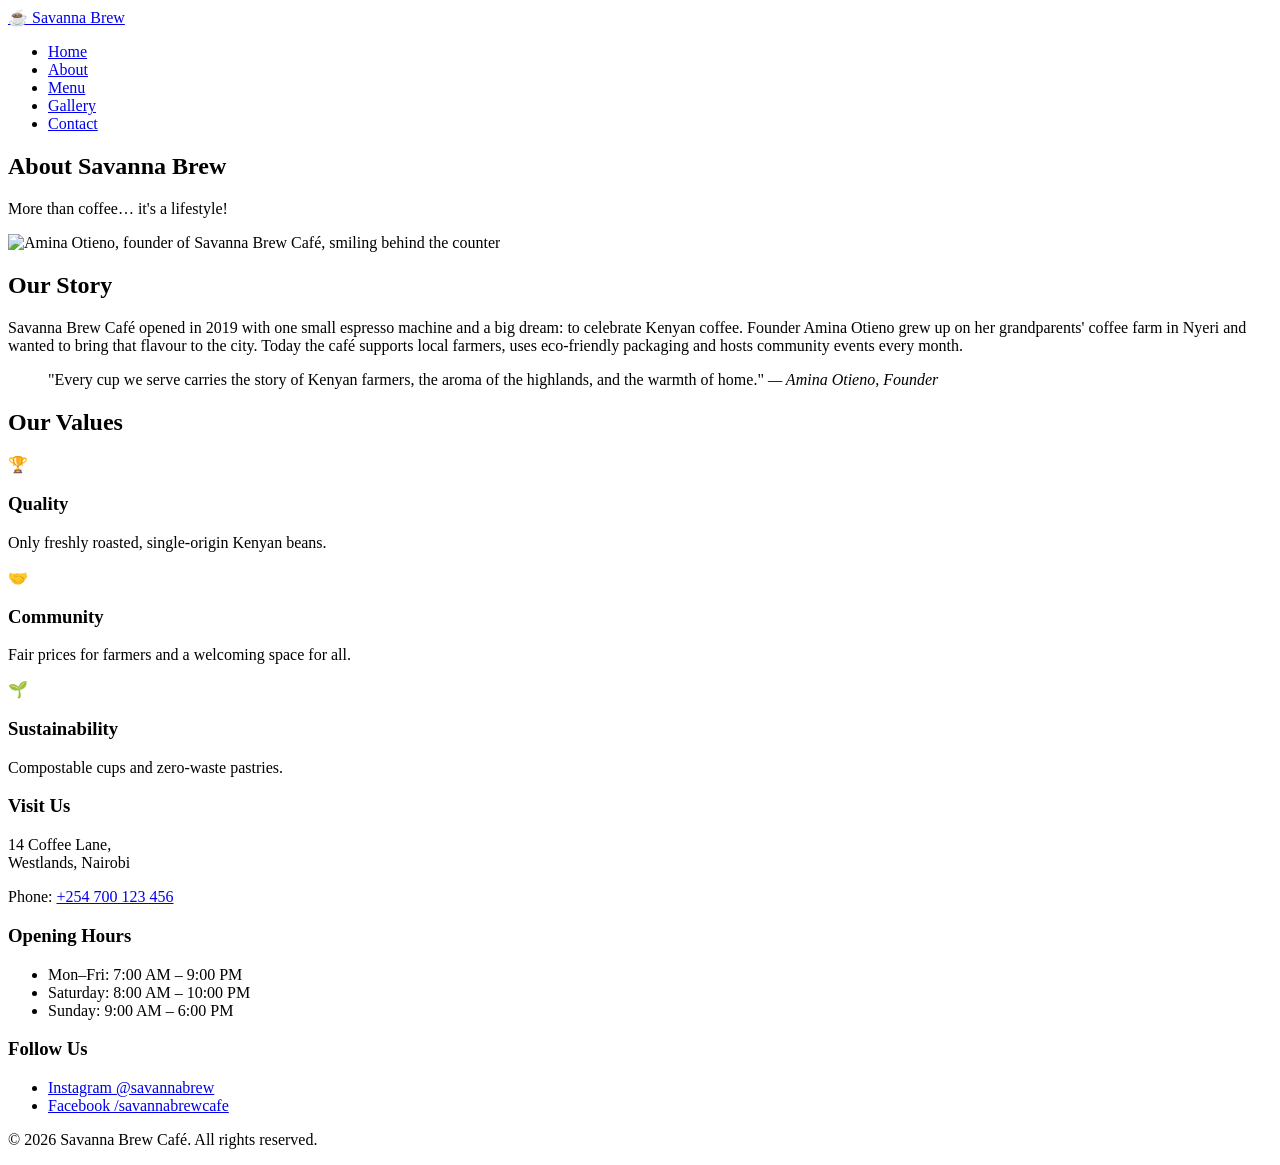
==== about.html @ 795fb95c "Create about.html" ====
<!DOCTYPE html>
<html lang="en">
<head>
  <meta charset="UTF-8">
  <meta name="viewport" content="width=device-width, initial-scale=1.0">
  <title>Savanna Brew Café — About Us</title>
  <link rel="preconnect" href="https://fonts.googleapis.com">
  <link rel="preconnect" href="https://fonts.gstatic.com" crossorigin>
  <link href="https://fonts.googleapis.com/css2?family=Open+Sans:wght@400;600;700&family=Playfair+Display:wght@400;700&display=swap" rel="stylesheet">
  <link rel="stylesheet" href="css/style.css">
</head>
<body>

  <header class="site-header">
    <div class="container header-inner">
      <a href="index.html" class="logo">
        <span>☕ Savanna Brew</span>
      </a>
      <nav class="main-nav" aria-label="Main navigation">
        <ul>
          <li><a href="index.html">Home</a></li>
          <li><a href="about.html" class="active">About</a></li>
          <li><a href="menu.html">Menu</a></li>
          <li><a href="gallery.html">Gallery</a></li>
          <li><a href="contact.html">Contact</a></li>
        </ul>
      </nav>
    </div>
  </header>

  <main>
    <section class="page-banner">
      <h1>About Savanna Brew</h1>
      <p>More than coffee… it's a lifestyle!</p>
    </section>

    <section class="container">
      <div class="about-grid">
        <div class="owner-photo">
          <img src="https://images.unsplash.com/photo-1573496359142-b8d87734a5a2?auto=format&fit=crop&w=600&q=80" alt="Amina Otieno, founder of Savanna Brew Café, smiling behind the counter">
        </div>
        <div class="about-text">
          <h2>Our Story</h2>
          <p>Savanna Brew Café opened in 2019 with one small espresso machine and a big dream: to celebrate Kenyan coffee. Founder Amina Otieno grew up on her grandparents' coffee farm in Nyeri and wanted to bring that flavour to the city. Today the café supports local farmers, uses eco-friendly packaging and hosts community events every month.</p>

          <blockquote>
            "Every cup we serve carries the story of Kenyan farmers, the aroma of the highlands, and the warmth of home."
            <cite>— Amina Otieno, Founder</cite>
          </blockquote>
        </div>
      </div>
    </section>

    <section class="container">
      <h2 class="section-title">Our Values</h2>
      <div class="values">
        <article class="value-card">
          <span class="icon" aria-hidden="true">🏆</span>
          <h3>Quality</h3>
          <p>Only freshly roasted, single-origin Kenyan beans.</p>
        </article>
        <article class="value-card">
          <span class="icon" aria-hidden="true">🤝</span>
          <h3>Community</h3>
          <p>Fair prices for farmers and a welcoming space for all.</p>
        </article>
        <article class="value-card">
          <span class="icon" aria-hidden="true">🌱</span>
          <h3>Sustainability</h3>
          <p>Compostable cups and zero-waste pastries.</p>
        </article>
      </div>
    </section>
  </main>

  <footer class="site-footer">
    <div class="container footer-grid">
      <div>
        <h3>Visit Us</h3>
        <p>14 Coffee Lane,<br>Westlands, Nairobi</p>
        <p>Phone: <a href="tel:+254700123456">+254 700 123 456</a></p>
      </div>
      <div>
        <h3>Opening Hours</h3>
        <ul>
          <li>Mon–Fri: 7:00 AM – 9:00 PM</li>
          <li>Saturday: 8:00 AM – 10:00 PM</li>
          <li>Sunday: 9:00 AM – 6:00 PM</li>
        </ul>
      </div>
      <div>
        <h3>Follow Us</h3>
        <ul>
          <li><a href="https://www.instagram.com" target="_blank" rel="noopener">Instagram @savannabrew</a></li>
          <li><a href="https://www.facebook.com" target="_blank" rel="noopener">Facebook /savannabrewcafe</a></li>
        </ul>
      </div>
    </div>
    <p class="copyright">© 2026 Savanna Brew Café. All rights reserved.</p>
  </footer>

</body>
</html>
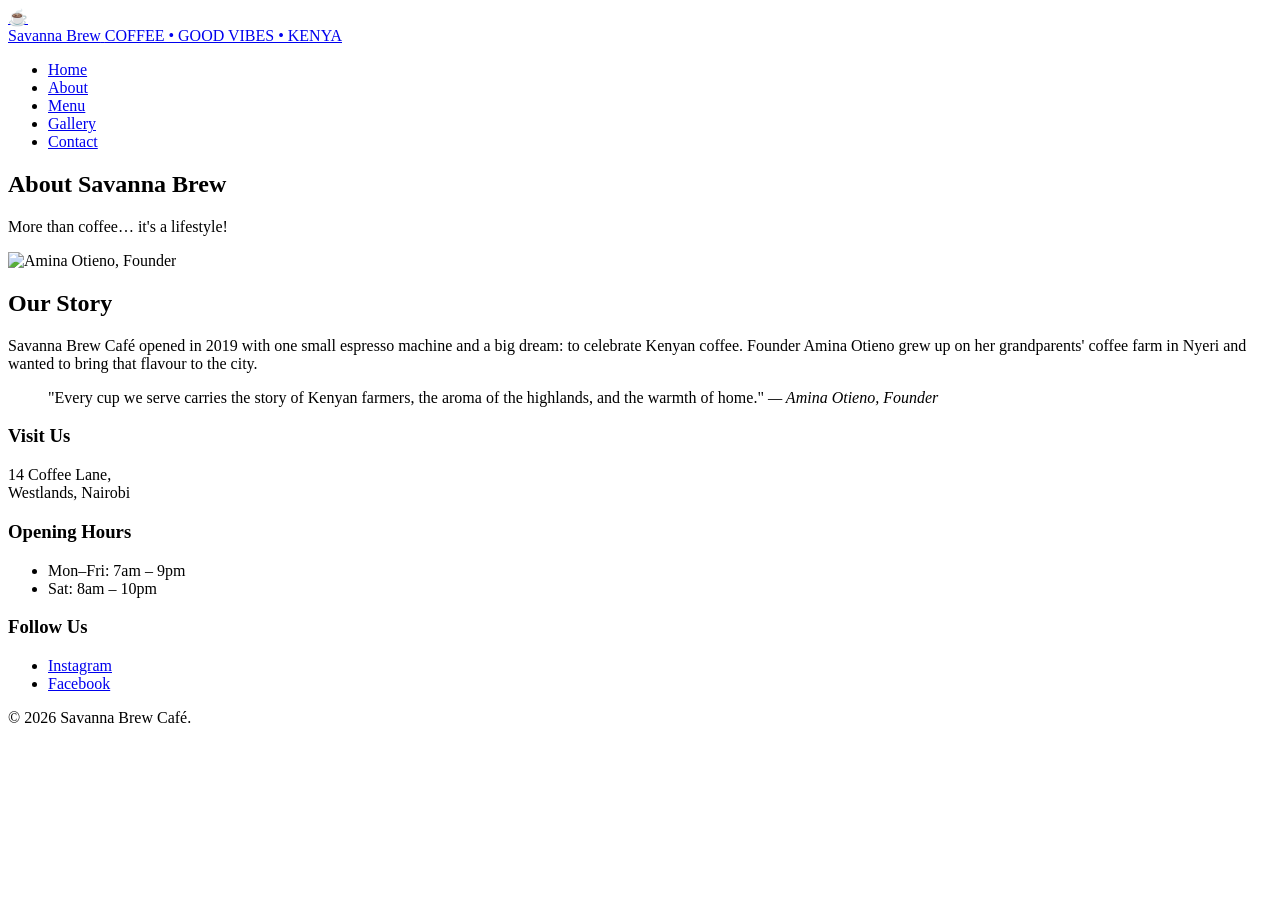
==== commit 5d760963: "Add files via upload" ====
--- a/about.html
+++ b/about.html
@@ -1,103 +1,61 @@
-<!DOCTYPE html>
-<html lang="en">
-<head>
-  <meta charset="UTF-8">
-  <meta name="viewport" content="width=device-width, initial-scale=1.0">
-  <title>Savanna Brew Café — About Us</title>
-  <link rel="preconnect" href="https://fonts.googleapis.com">
-  <link rel="preconnect" href="https://fonts.gstatic.com" crossorigin>
-  <link href="https://fonts.googleapis.com/css2?family=Open+Sans:wght@400;600;700&family=Playfair+Display:wght@400;700&display=swap" rel="stylesheet">
-  <link rel="stylesheet" href="css/style.css">
-</head>
-<body>
-
-  <header class="site-header">
-    <div class="container header-inner">
-      <a href="index.html" class="logo">
-        <span>☕ Savanna Brew</span>
-      </a>
-      <nav class="main-nav" aria-label="Main navigation">
-        <ul>
-          <li><a href="index.html">Home</a></li>
-          <li><a href="about.html" class="active">About</a></li>
-          <li><a href="menu.html">Menu</a></li>
-          <li><a href="gallery.html">Gallery</a></li>
-          <li><a href="contact.html">Contact</a></li>
-        </ul>
-      </nav>
-    </div>
-  </header>
-
-  <main>
-    <section class="page-banner">
-      <h1>About Savanna Brew</h1>
-      <p>More than coffee… it's a lifestyle!</p>
-    </section>
-
-    <section class="container">
-      <div class="about-grid">
-        <div class="owner-photo">
-          <img src="https://images.unsplash.com/photo-1573496359142-b8d87734a5a2?auto=format&fit=crop&w=600&q=80" alt="Amina Otieno, founder of Savanna Brew Café, smiling behind the counter">
-        </div>
-        <div class="about-text">
-          <h2>Our Story</h2>
-          <p>Savanna Brew Café opened in 2019 with one small espresso machine and a big dream: to celebrate Kenyan coffee. Founder Amina Otieno grew up on her grandparents' coffee farm in Nyeri and wanted to bring that flavour to the city. Today the café supports local farmers, uses eco-friendly packaging and hosts community events every month.</p>
-
-          <blockquote>
-            "Every cup we serve carries the story of Kenyan farmers, the aroma of the highlands, and the warmth of home."
-            <cite>— Amina Otieno, Founder</cite>
-          </blockquote>
-        </div>
-      </div>
-    </section>
-
-    <section class="container">
-      <h2 class="section-title">Our Values</h2>
-      <div class="values">
-        <article class="value-card">
-          <span class="icon" aria-hidden="true">🏆</span>
-          <h3>Quality</h3>
-          <p>Only freshly roasted, single-origin Kenyan beans.</p>
-        </article>
-        <article class="value-card">
-          <span class="icon" aria-hidden="true">🤝</span>
-          <h3>Community</h3>
-          <p>Fair prices for farmers and a welcoming space for all.</p>
-        </article>
-        <article class="value-card">
-          <span class="icon" aria-hidden="true">🌱</span>
-          <h3>Sustainability</h3>
-          <p>Compostable cups and zero-waste pastries.</p>
-        </article>
-      </div>
-    </section>
-  </main>
-
-  <footer class="site-footer">
-    <div class="container footer-grid">
-      <div>
-        <h3>Visit Us</h3>
-        <p>14 Coffee Lane,<br>Westlands, Nairobi</p>
-        <p>Phone: <a href="tel:+254700123456">+254 700 123 456</a></p>
-      </div>
-      <div>
-        <h3>Opening Hours</h3>
-        <ul>
-          <li>Mon–Fri: 7:00 AM – 9:00 PM</li>
-          <li>Saturday: 8:00 AM – 10:00 PM</li>
-          <li>Sunday: 9:00 AM – 6:00 PM</li>
-        </ul>
-      </div>
-      <div>
-        <h3>Follow Us</h3>
-        <ul>
-          <li><a href="https://www.instagram.com" target="_blank" rel="noopener">Instagram @savannabrew</a></li>
-          <li><a href="https://www.facebook.com" target="_blank" rel="noopener">Facebook /savannabrewcafe</a></li>
-        </ul>
-      </div>
-    </div>
-    <p class="copyright">© 2026 Savanna Brew Café. All rights reserved.</p>
-  </footer>
-
-</body>
-</html>
+<!DOCTYPE html>
+<html lang="en">
+<head>
+  <meta charset="UTF-8">
+  <meta name="viewport" content="width=device-width, initial-scale=1.0">
+  <title>Savanna Brew Café — About</title>
+  <link href="https://fonts.googleapis.com/css2?family=Open+Sans:wght@400;600;700&family=Playfair+Display:ital,wght@0,700;1,700&display=swap" rel="stylesheet">
+  <link rel="stylesheet" href="css/style.css">
+</head>
+<body>
+  <header class="site-header">
+    <div class="container header-inner">
+      <a href="index.html" class="logo">
+        <div class="logo-icon">☕</div>
+        <div class="logo-text">
+          <span class="logo-title">Savanna Brew</span>
+          <span class="logo-tagline">COFFEE • GOOD VIBES • KENYA</span>
+        </div>
+      </a>
+      <nav class="main-nav">
+        <ul>
+          <li><a href="index.html">Home</a></li>
+          <li><a href="about.html" class="active">About</a></li>
+          <li><a href="menu.html">Menu</a></li>
+          <li><a href="gallery.html">Gallery</a></li>
+          <li><a href="contact.html">Contact</a></li>
+        </ul>
+      </nav>
+    </div>
+  </header>
+  <main>
+    <section class="page-banner">
+      <h1>About Savanna Brew</h1>
+      <p>More than coffee… it's a lifestyle!</p>
+    </section>
+    <section class="container">
+      <div class="about-grid">
+        <div class="owner-photo">
+          <img src="https://images.unsplash.com/photo-1573496359142-b8d87734a5a2?auto=format&fit=crop&w=600&q=80" alt="Amina Otieno, Founder">
+        </div>
+        <div class="about-text">
+          <h2>Our Story</h2>
+          <p>Savanna Brew Café opened in 2019 with one small espresso machine and a big dream: to celebrate Kenyan coffee. Founder Amina Otieno grew up on her grandparents' coffee farm in Nyeri and wanted to bring that flavour to the city.</p>
+          <blockquote>
+            "Every cup we serve carries the story of Kenyan farmers, the aroma of the highlands, and the warmth of home."
+            <cite>— Amina Otieno, Founder</cite>
+          </blockquote>
+        </div>
+      </div>
+    </section>
+  </main>
+  <footer class="site-footer">
+    <div class="container footer-grid">
+      <div><h3>Visit Us</h3><p>14 Coffee Lane,<br>Westlands, Nairobi</p></div>
+      <div><h3>Opening Hours</h3><ul><li>Mon–Fri: 7am – 9pm</li><li>Sat: 8am – 10pm</li></ul></div>
+      <div><h3>Follow Us</h3><ul><li><a href="#">Instagram</a></li><li><a href="#">Facebook</a></li></ul></div>
+    </div>
+    <p class="copyright">© 2026 Savanna Brew Café.</p>
+  </footer>
+</body>
+</html>
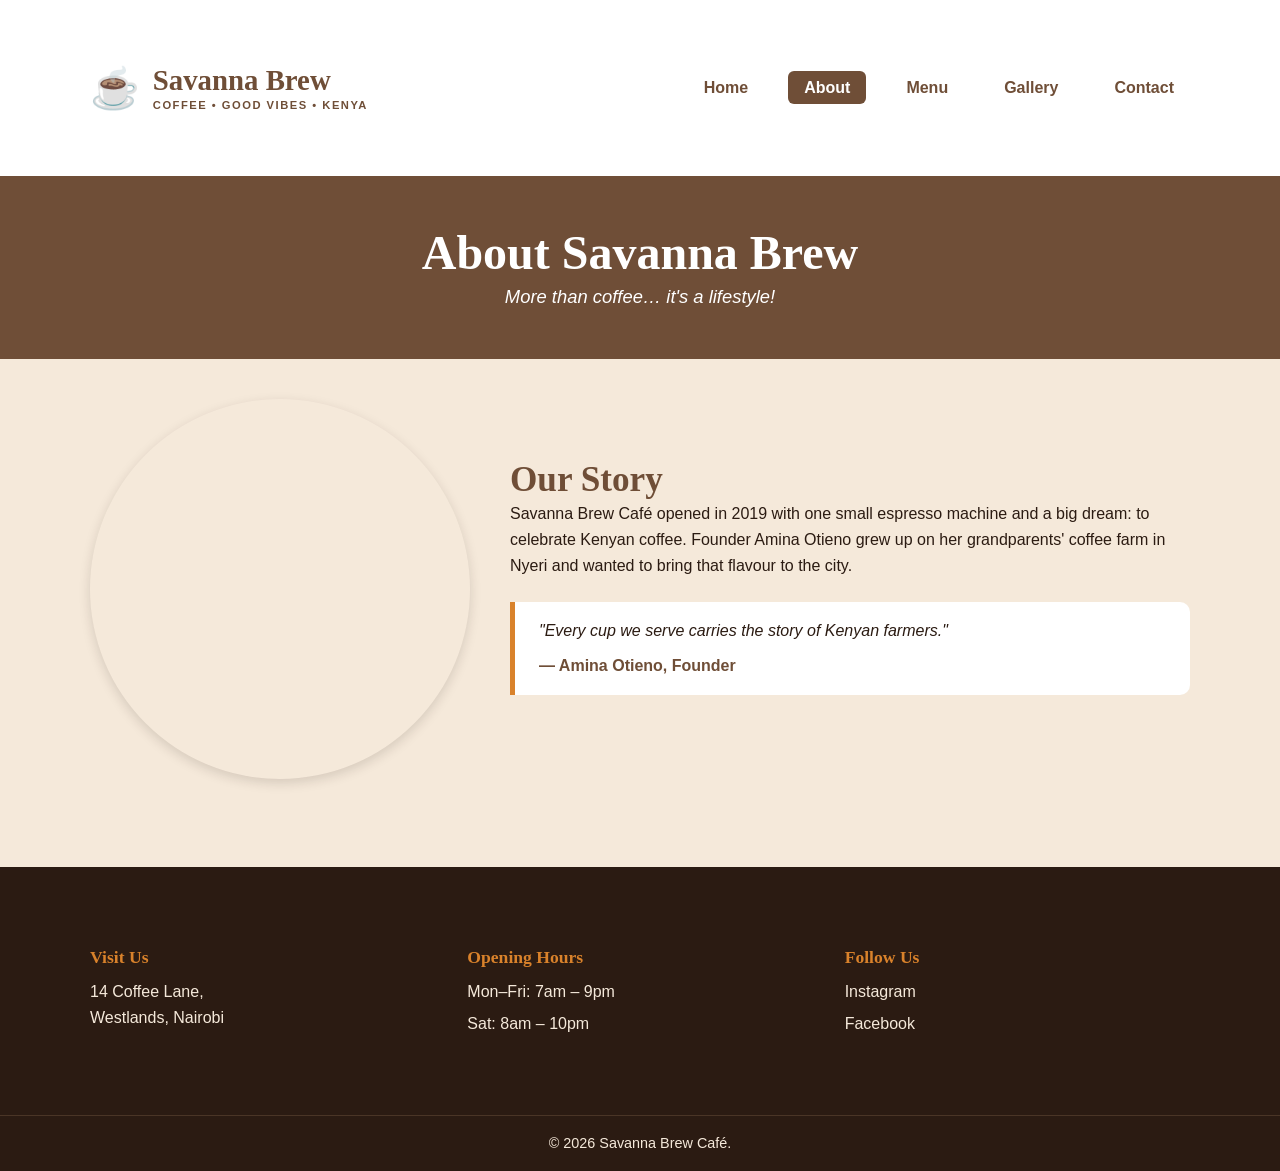
==== commit 44d75967: "Update about.html" ====
--- a/about.html
+++ b/about.html
@@ -1,61 +1,17 @@
 <!DOCTYPE html>
 <html lang="en">
 <head>
-  <meta charset="UTF-8">
-  <meta name="viewport" content="width=device-width, initial-scale=1.0">
+  <meta charset="UTF-8"><meta name="viewport" content="width=device-width, initial-scale=1.0">
   <title>Savanna Brew Café — About</title>
   <link href="https://fonts.googleapis.com/css2?family=Open+Sans:wght@400;600;700&family=Playfair+Display:ital,wght@0,700;1,700&display=swap" rel="stylesheet">
-  <link rel="stylesheet" href="css/style.css">
+  <link rel="stylesheet" href="style.css">
 </head>
 <body>
-  <header class="site-header">
-    <div class="container header-inner">
-      <a href="index.html" class="logo">
-        <div class="logo-icon">☕</div>
-        <div class="logo-text">
-          <span class="logo-title">Savanna Brew</span>
-          <span class="logo-tagline">COFFEE • GOOD VIBES • KENYA</span>
-        </div>
-      </a>
-      <nav class="main-nav">
-        <ul>
-          <li><a href="index.html">Home</a></li>
-          <li><a href="about.html" class="active">About</a></li>
-          <li><a href="menu.html">Menu</a></li>
-          <li><a href="gallery.html">Gallery</a></li>
-          <li><a href="contact.html">Contact</a></li>
-        </ul>
-      </nav>
-    </div>
-  </header>
+  <header class="site-header"><div class="container header-inner"><a href="index.html" class="logo"><div class="logo-icon">☕</div><div class="logo-text"><span class="logo-title">Savanna Brew</span><span class="logo-tagline">COFFEE • GOOD VIBES • KENYA</span></div></a><nav class="main-nav"><ul><li><a href="index.html">Home</a></li><li><a href="about.html" class="active">About</a></li><li><a href="menu.html">Menu</a></li><li><a href="gallery.html">Gallery</a></li><li><a href="contact.html">Contact</a></li></ul></nav></div></header>
   <main>
-    <section class="page-banner">
-      <h1>About Savanna Brew</h1>
-      <p>More than coffee… it's a lifestyle!</p>
-    </section>
-    <section class="container">
-      <div class="about-grid">
-        <div class="owner-photo">
-          <img src="https://images.unsplash.com/photo-1573496359142-b8d87734a5a2?auto=format&fit=crop&w=600&q=80" alt="Amina Otieno, Founder">
-        </div>
-        <div class="about-text">
-          <h2>Our Story</h2>
-          <p>Savanna Brew Café opened in 2019 with one small espresso machine and a big dream: to celebrate Kenyan coffee. Founder Amina Otieno grew up on her grandparents' coffee farm in Nyeri and wanted to bring that flavour to the city.</p>
-          <blockquote>
-            "Every cup we serve carries the story of Kenyan farmers, the aroma of the highlands, and the warmth of home."
-            <cite>— Amina Otieno, Founder</cite>
-          </blockquote>
-        </div>
-      </div>
-    </section>
+    <section class="page-banner"><h1>About Savanna Brew</h1><p>More than coffee… it's a lifestyle!</p></section>
+    <section class="container"><div class="about-grid"><div class="owner-photo"><img src="https://images.unsplash.com/photo-1573496359142-b8d87734a5a2?auto=format&fit=crop&w=600&q=80" alt="Owner"></div><div class="about-text"><h2>Our Story</h2><p>Savanna Brew Café opened in 2019 with one small espresso machine and a big dream: to celebrate Kenyan coffee. Founder Amina Otieno grew up on her grandparents' coffee farm in Nyeri and wanted to bring that flavour to the city.</p><blockquote>"Every cup we serve carries the story of Kenyan farmers."<cite>— Amina Otieno, Founder</cite></blockquote></div></div></section>
   </main>
-  <footer class="site-footer">
-    <div class="container footer-grid">
-      <div><h3>Visit Us</h3><p>14 Coffee Lane,<br>Westlands, Nairobi</p></div>
-      <div><h3>Opening Hours</h3><ul><li>Mon–Fri: 7am – 9pm</li><li>Sat: 8am – 10pm</li></ul></div>
-      <div><h3>Follow Us</h3><ul><li><a href="#">Instagram</a></li><li><a href="#">Facebook</a></li></ul></div>
-    </div>
-    <p class="copyright">© 2026 Savanna Brew Café.</p>
-  </footer>
+  <footer class="site-footer"><div class="container footer-grid"><div><h3>Visit Us</h3><p>14 Coffee Lane,<br>Westlands, Nairobi</p></div><div><h3>Opening Hours</h3><ul><li>Mon–Fri: 7am – 9pm</li><li>Sat: 8am – 10pm</li></ul></div><div><h3>Follow Us</h3><ul><li><a href="#">Instagram</a></li><li><a href="#">Facebook</a></li></ul></div></div><p class="copyright">© 2026 Savanna Brew Café.</p></footer>
 </body>
-</html>+</html>
--- a/style.css
+++ b/style.css
@@ -0,0 +1,152 @@
+/* ============================================
+   SAVANNA BREW CAFÉ — MAIN STYLESHEET
+   ============================================ */
+
+/* ---------- 1. CSS VARIABLES ---------- */
+:root {
+  --primary: #6F4E37;
+  --cream: #F5E9DA;
+  --accent: #D9822B;
+  --dark: #2B1B12;
+  --white: #FFFFFF;
+  --heading-font: "Playfair Display", Georgia, serif;
+  --body-font: "Open Sans", Arial, sans-serif;
+  --radius: 10px;
+  --shadow: 0 4px 12px rgba(43, 27, 18, 0.15);
+}
+
+/* ---------- 2. RESET & BASE ---------- */
+* { margin: 0; padding: 0; box-sizing: border-box; }
+html { scroll-behavior: smooth; }
+body { font-family: var(--body-font); font-size: 16px; line-height: 1.6; color: var(--dark); background-color: var(--cream); }
+h1, h2, h3 { font-family: var(--heading-font); color: var(--primary); line-height: 1.2; }
+h1 { font-size: 3rem; }
+h2 { font-size: 2.2rem; }
+h3 { font-size: 1.35rem; }
+img { max-width: 100%; display: block; }
+a { color: var(--primary); text-decoration: none; transition: color 0.3s ease; }
+a:hover, a:focus { color: var(--accent); outline: 2px solid var(--accent); outline-offset: 2px; }
+
+/* ---------- 3. LAYOUT HELPERS ---------- */
+.container { width: 90%; max-width: 1100px; margin: 0 auto; padding: 2.5rem 0; }
+
+/* Fancy Title with Lines */
+.fancy-title { display: flex; align-items: center; justify-content: center; margin-bottom: 1.5rem; }
+.fancy-title::before, .fancy-title::after { content: ""; height: 2px; background-color: var(--accent); flex: 1; max-width: 120px; margin: 0 20px; }
+.fancy-title h2 { margin: 0; white-space: nowrap; }
+
+/* ---------- 4. HEADER & NAVIGATION ---------- */
+.site-header { background-color: var(--white); color: var(--primary); padding: 1rem 0; box-shadow: 0 2px 10px rgba(0,0,0,0.05); }
+.header-inner { display: flex; align-items: center; justify-content: space-between; flex-wrap: wrap; gap: 1rem; }
+.logo { display: flex; align-items: center; gap: 0.8rem; text-decoration: none; }
+.logo-icon { font-size: 2.5rem; }
+.logo-text { display: flex; flex-direction: column; line-height: 1.1; }
+.logo-title { font-family: var(--heading-font); font-size: 1.8rem; font-weight: bold; color: var(--primary); }
+.logo-tagline { font-family: var(--body-font); font-size: 0.7rem; letter-spacing: 1.5px; text-transform: uppercase; color: var(--primary); font-weight: 600; margin-top: 3px; }
+
+.main-nav ul { list-style: none; display: flex; gap: 1.5rem; flex-wrap: wrap; align-items: center; }
+.main-nav a { color: var(--primary); font-weight: 600; padding: 0.5rem 1rem; border-radius: 6px; transition: background 0.3s ease, color 0.3s ease; }
+.main-nav a:hover, .main-nav a:focus { background-color: var(--cream); color: var(--accent); }
+.main-nav a.active { background-color: var(--primary); color: var(--white); }
+
+/* ---------- 5. BUTTONS ---------- */
+.btn { display: inline-block; background-color: var(--accent); color: var(--white); font-family: var(--body-font); font-weight: 700; padding: 0.8rem 1.8rem; border: none; border-radius: 30px; cursor: pointer; transition: background 0.3s ease, transform 0.3s ease, box-shadow 0.3s ease; font-size: 1.1rem; }
+.btn:hover, .btn:focus { background-color: var(--primary); transform: translateY(-2px); box-shadow: var(--shadow); }
+
+/* ---------- 6. HOME PAGE ---------- */
+.hero { position: relative; min-height: 500px; display: flex; align-items: center; text-align: left; color: var(--white); background: var(--primary) url("https://images.unsplash.com/photo-1497935586351-b67a49e012bf?auto=format&fit=crop&w=1600&q=80") center/cover no-repeat; padding: 4rem 0; }
+.hero::after { content: ""; position: absolute; inset: 0; background: rgba(43, 27, 18, 0.4); }
+.hero-content { position: relative; z-index: 1; padding: 2rem 10%; max-width: 800px; }
+.hero h1 { color: var(--white); font-size: 4rem; margin-bottom: 2rem; text-shadow: 2px 2px 8px rgba(0,0,0,0.5); line-height: 1.1; font-family: 'Playfair Display', serif; font-style: italic; }
+
+.welcome { text-align: center; max-width: 800px; margin: 0 auto; font-size: 1.1rem; }
+
+/* Favourite cards */
+.favourites { display: flex; flex-wrap: wrap; gap: 2rem; justify-content: center; }
+.card { flex: 1 1 280px; max-width: 320px; background: var(--white); border-radius: var(--radius); overflow: hidden; box-shadow: var(--shadow); transition: transform 0.3s ease, box-shadow 0.3s ease; text-align: center; padding-bottom: 1.5rem; border: 1px solid #e6d9c8; }
+.card:hover, .card:focus-within { transform: translateY(-8px); box-shadow: 0 12px 24px rgba(43, 27, 18, 0.25); }
+.card img { width: 100%; height: 220px; object-fit: cover; }
+.card h3 { margin: 1.2rem 0 0.5rem; font-size: 1.6rem; }
+.card .price { display: inline-block; margin-top: 0.5rem; background: #ebbd61; color: var(--dark); font-weight: 700; padding: 0.4rem 1.5rem; border-radius: 20px; font-size: 1rem; }
+
+/* ---------- 7. ABOUT PAGE ---------- */
+.page-banner { background: var(--primary); color: var(--white); text-align: center; padding: 3rem 1rem; }
+.page-banner h1 { color: var(--white); }
+.page-banner p { font-size: 1.15rem; font-style: italic; }
+.about-grid { display: flex; gap: 2.5rem; align-items: center; flex-wrap: wrap; }
+.about-grid .owner-photo { flex: 1 1 300px; max-width: 380px; }
+.owner-photo img { border-radius: 50%; aspect-ratio: 1 / 1; object-fit: cover; box-shadow: var(--shadow); }
+.about-text { flex: 2 1 380px; }
+blockquote { border-left: 5px solid var(--accent); background: var(--white); padding: 1rem 1.5rem; margin: 1.5rem 0; font-style: italic; border-radius: 0 var(--radius) var(--radius) 0; }
+blockquote cite { display: block; margin-top: 0.6rem; font-style: normal; font-weight: 700; color: var(--primary); }
+.values { display: grid; grid-template-columns: repeat(auto-fit, minmax(220px, 1fr)); gap: 1.5rem; margin-top: 1.5rem; }
+.value-card { background: var(--white); padding: 1.8rem 1.4rem; border-radius: var(--radius); box-shadow: var(--shadow); text-align: center; }
+.value-card .icon { font-size: 2.2rem; display: block; margin-bottom: 0.6rem; }
+
+/* ---------- 8. MENU PAGE ---------- */
+.menu-section { margin-bottom: 3rem; }
+.menu-section h2 { border-bottom: 3px solid var(--accent); display: inline-block; padding-bottom: 0.3rem; }
+.table-wrapper { width: 100%; overflow-x: auto; margin-top: 1rem; border-radius: var(--radius); box-shadow: var(--shadow); }
+.menu-table { width: 100%; min-width: 520px; border-collapse: collapse; background: var(--white); }
+.menu-table th, .menu-table td { padding: 0.9rem 1.1rem; text-align: left; border-bottom: 1px solid #e6d9c8; }
+.menu-table thead th { background-color: var(--primary); color: var(--white); font-family: var(--heading-font); font-size: 1.05rem; }
+.menu-table tbody tr:nth-child(even) { background-color: #fbf4ea; }
+.menu-table tbody tr:hover { background-color: #f3e2cd; }
+.menu-table .price-col { text-align: right; font-weight: 700; color: var(--primary); white-space: nowrap; }
+.menu-note { margin-top: 1rem; font-style: italic; color: var(--primary); }
+
+/* ---------- 9. GALLERY PAGE ---------- */
+.gallery-grid { display: grid; grid-template-columns: repeat(4, 1fr); gap: 1.2rem; margin-top: 2rem; }
+.gallery-grid figure { margin: 0; overflow: hidden; border-radius: var(--radius); background: var(--white); box-shadow: var(--shadow); }
+.gallery-grid img { width: 100%; height: 220px; object-fit: cover; transition: transform 0.4s ease; }
+.gallery-grid figure:hover img { transform: scale(1.08); }
+.gallery-grid figcaption { text-align: center; padding: 0.6rem; font-weight: 600; color: var(--primary); }
+
+/* ---------- 10. CONTACT PAGE ---------- */
+.contact-grid { display: grid; grid-template-columns: 1.2fr 1fr; gap: 2rem; align-items: start; }
+.form-card, .info-card { background: var(--white); padding: 1.8rem; border-radius: var(--radius); box-shadow: var(--shadow); }
+.form-card h2, .info-card h2 { margin-bottom: 1.2rem; border-bottom: 3px solid var(--accent); padding-bottom: 0.4rem; }
+.form-group { margin-bottom: 1rem; display: flex; flex-direction: column; }
+.form-group label { font-weight: 600; margin-bottom: 0.35rem; color: var(--primary); }
+.form-group input, .form-group select, .form-group textarea { width: 100%; padding: 0.7rem; font-family: var(--body-font); font-size: 1rem; border: 1px solid #cdb9a4; border-radius: 6px; background: #fffdf9; }
+.form-group input:focus, .form-group select:focus, .form-group textarea:focus { outline: 3px solid var(--accent); outline-offset: 1px; border-color: var(--accent); }
+fieldset { border: 1px solid #cdb9a4; border-radius: 6px; padding: 0.8rem 1rem; margin-bottom: 1rem; }
+legend { font-weight: 600; color: var(--primary); padding: 0 0.4rem; }
+.radio-row { display: flex; gap: 1.2rem; flex-wrap: wrap; }
+.radio-row label { font-weight: 400; display: flex; align-items: center; gap: 0.35rem; }
+.info-list { list-style: none; margin-bottom: 1.5rem; }
+.info-list li { padding: 0.5rem 0; border-bottom: 1px dashed #e0d1bf; }
+.hours-table { width: 100%; border-collapse: collapse; margin-top: 0.5rem; }
+.hours-table th, .hours-table td { padding: 0.6rem 0.8rem; text-align: left; border-bottom: 1px solid #e6d9c8; }
+.hours-table thead th { background: var(--primary); color: var(--white); }
+.hours-table tbody tr:nth-child(even) { background: #fbf4ea; }
+
+/* ---------- 11. FOOTER ---------- */
+.site-footer { background-color: var(--dark); color: var(--cream); padding: 2.5rem 0 1rem; margin-top: 3rem; }
+.footer-grid { display: grid; grid-template-columns: repeat(3, 1fr); gap: 2rem; }
+.site-footer h3 { color: var(--accent); margin-bottom: 0.7rem; font-size: 1.1rem; }
+.site-footer ul { list-style: none; }
+.site-footer li { margin-bottom: 0.4rem; }
+.site-footer a { color: var(--cream); }
+.site-footer a:hover, .site-footer a:focus { color: var(--accent); }
+.copyright { text-align: center; border-top: 1px solid #4a3526; margin-top: 2rem; padding-top: 1rem; font-size: 0.9rem; }
+
+/* ---------- 12. MEDIA QUERIES ---------- */
+@media (max-width: 768px) {
+  h1 { font-size: 2.2rem; }
+  .hero h1 { font-size: 2.5rem; }
+  .header-inner { flex-direction: column; align-items: center; text-align: center; }
+  .main-nav ul { flex-direction: column; width: 100%; gap: 0.4rem; }
+  .main-nav a { display: block; }
+  .about-grid { flex-direction: column; }
+  .about-grid .owner-photo { max-width: 100%; }
+  .gallery-grid { grid-template-columns: repeat(2, 1fr); }
+  .gallery-grid img { height: 170px; }
+  .contact-grid { grid-template-columns: 1fr; }
+  .form-card { order: 1; }
+  .info-card { order: 2; }
+  .footer-grid { grid-template-columns: 1fr; text-align: center; }
+}
+@media (max-width: 480px) {
+  .gallery-grid { grid-template-columns: 1fr; }
+}
